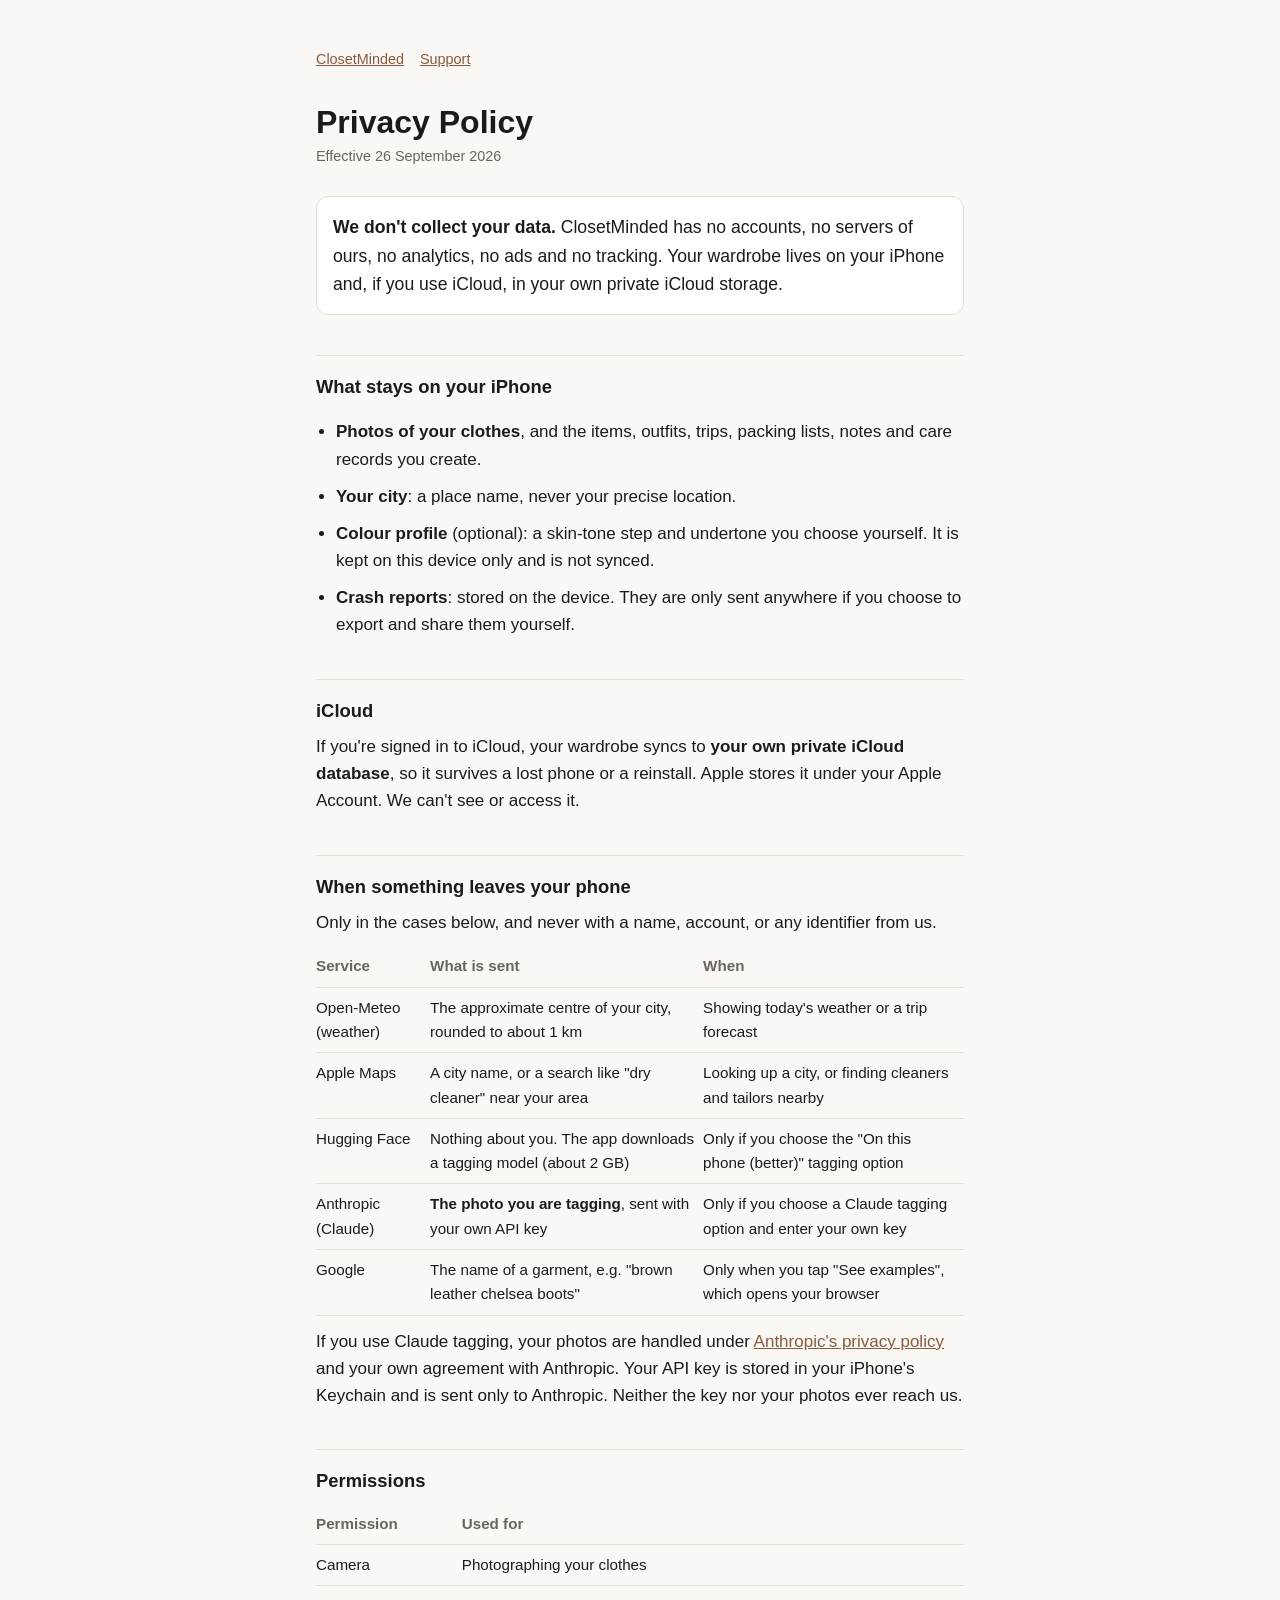
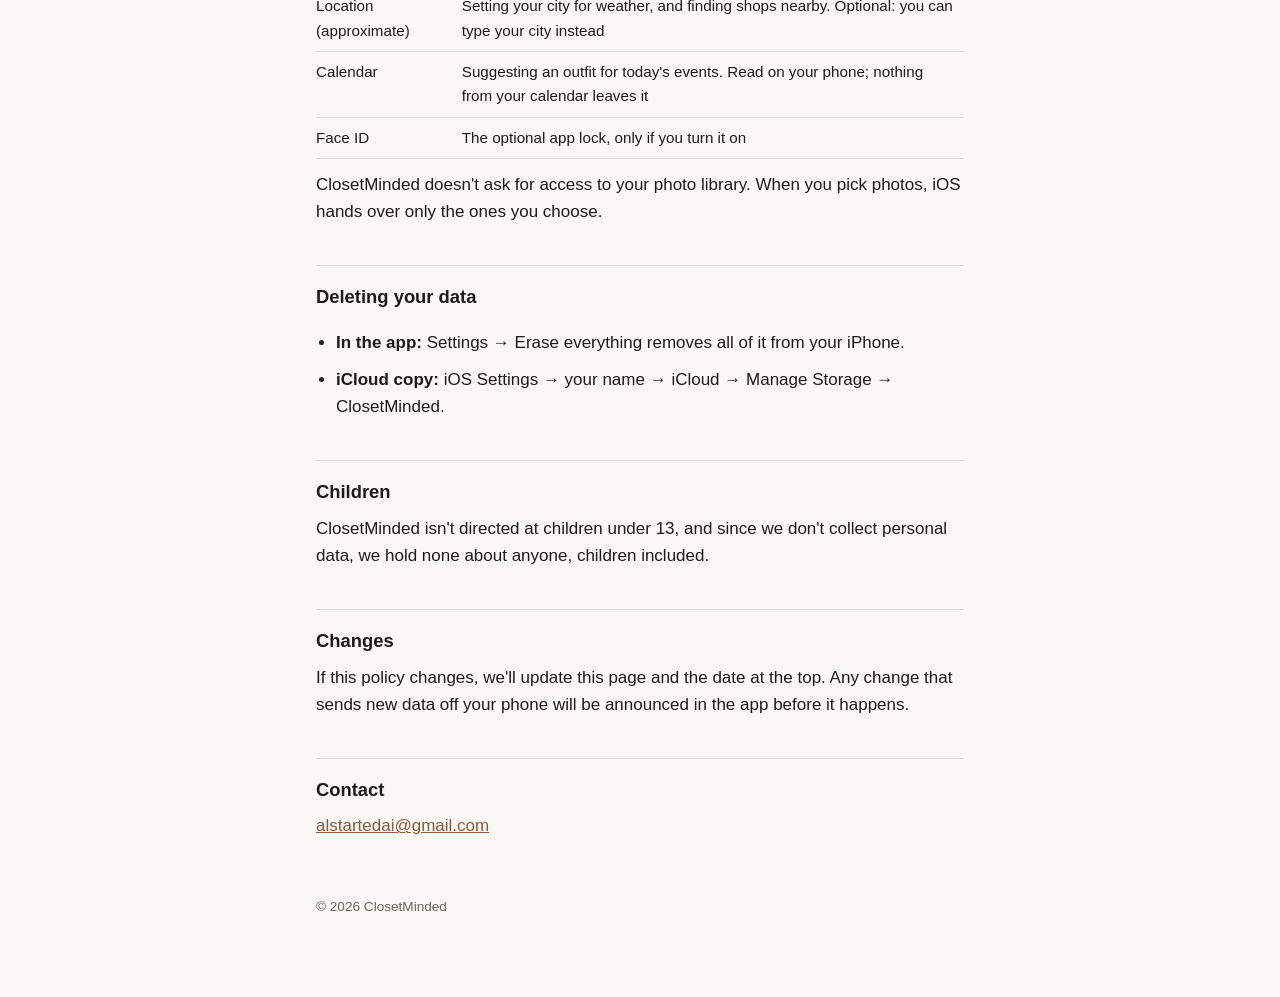
==== privacy.html @ dc3e7534 "Privacy policy and support pages for the App Store listing Co-Authored-By: Claude Opus 5.5 <noreply@" ====
<!doctype html>
<html lang="en">
<head>
<meta charset="utf-8">
<meta name="viewport" content="width=device-width, initial-scale=1">
<title>ClosetMinded Privacy Policy</title>
<link rel="stylesheet" href="style.css">
</head>
<body>
<main>
<nav><a href="index.html">ClosetMinded</a><a href="support.html">Support</a></nav>

<h1>Privacy Policy</h1>
<p class="meta">Effective 26 September 2026</p>

<p class="lead"><strong>We don't collect your data.</strong> ClosetMinded has no accounts, no servers of ours, no analytics, no ads and no tracking. Your wardrobe lives on your iPhone and, if you use iCloud, in your own private iCloud storage.</p>

<h2>What stays on your iPhone</h2>
<ul>
  <li><strong>Photos of your clothes</strong>, and the items, outfits, trips, packing lists, notes and care records you create.</li>
  <li><strong>Your city</strong>: a place name, never your precise location.</li>
  <li><strong>Colour profile</strong> (optional): a skin-tone step and undertone you choose yourself. It is kept on this device only and is not synced.</li>
  <li><strong>Crash reports</strong>: stored on the device. They are only sent anywhere if you choose to export and share them yourself.</li>
</ul>

<h2>iCloud</h2>
<p>If you're signed in to iCloud, your wardrobe syncs to <strong>your own private iCloud database</strong>, so it survives a lost phone or a reinstall. Apple stores it under your Apple Account. We can't see or access it.</p>

<h2>When something leaves your phone</h2>
<p>Only in the cases below, and never with a name, account, or any identifier from us.</p>
<table>
  <tr><th>Service</th><th>What is sent</th><th>When</th></tr>
  <tr><td>Open-Meteo (weather)</td><td>The approximate centre of your city, rounded to about 1 km</td><td>Showing today's weather or a trip forecast</td></tr>
  <tr><td>Apple Maps</td><td>A city name, or a search like "dry cleaner" near your area</td><td>Looking up a city, or finding cleaners and tailors nearby</td></tr>
  <tr><td>Hugging Face</td><td>Nothing about you. The app downloads a tagging model (about 2 GB)</td><td>Only if you choose the "On this phone (better)" tagging option</td></tr>
  <tr><td>Anthropic (Claude)</td><td><strong>The photo you are tagging</strong>, sent with your own API key</td><td>Only if you choose a Claude tagging option and enter your own key</td></tr>
  <tr><td>Google</td><td>The name of a garment, e.g. "brown leather chelsea boots"</td><td>Only when you tap "See examples", which opens your browser</td></tr>
</table>
<p>If you use Claude tagging, your photos are handled under <a href="https://www.anthropic.com/legal/privacy">Anthropic's privacy policy</a> and your own agreement with Anthropic. Your API key is stored in your iPhone's Keychain and is sent only to Anthropic. Neither the key nor your photos ever reach us.</p>

<h2>Permissions</h2>
<table>
  <tr><th>Permission</th><th>Used for</th></tr>
  <tr><td>Camera</td><td>Photographing your clothes</td></tr>
  <tr><td>Location (approximate)</td><td>Setting your city for weather, and finding shops nearby. Optional: you can type your city instead</td></tr>
  <tr><td>Calendar</td><td>Suggesting an outfit for today's events. Read on your phone; nothing from your calendar leaves it</td></tr>
  <tr><td>Face ID</td><td>The optional app lock, only if you turn it on</td></tr>
</table>
<p>ClosetMinded doesn't ask for access to your photo library. When you pick photos, iOS hands over only the ones you choose.</p>

<h2>Deleting your data</h2>
<ul>
  <li><strong>In the app:</strong> Settings → Erase everything removes all of it from your iPhone.</li>
  <li><strong>iCloud copy:</strong> iOS Settings → your name → iCloud → Manage Storage → ClosetMinded.</li>
</ul>

<h2>Children</h2>
<p>ClosetMinded isn't directed at children under 13, and since we don't collect personal data, we hold none about anyone, children included.</p>

<h2>Changes</h2>
<p>If this policy changes, we'll update this page and the date at the top. Any change that sends new data off your phone will be announced in the app before it happens.</p>

<h2>Contact</h2>
<p><a href="mailto:alstartedai@gmail.com">alstartedai@gmail.com</a></p>

<footer>© 2026 ClosetMinded</footer>
</main>
</body>
</html>
---- style.css ----
:root {
  --bg: #faf8f5;
  --text: #1d1b19;
  --muted: #6b645c;
  --rule: #e4ded6;
  --accent: #8a5a3c;
  --card: #ffffff;
}
@media (prefers-color-scheme: dark) {
  :root {
    --bg: #161412;
    --text: #efebe6;
    --muted: #a39b91;
    --rule: #2f2b27;
    --accent: #d39a74;
    --card: #1f1c19;
  }
}
* { box-sizing: border-box; }
body {
  margin: 0;
  background: var(--bg);
  color: var(--text);
  font: 17px/1.6 -apple-system, BlinkMacSystemFont, "SF Pro Text", "Helvetica Neue", sans-serif;
}
main { max-width: 680px; margin: 0 auto; padding: 48px 16px 80px; }
h1 { font-size: 2rem; line-height: 1.2; margin: 0 0 4px; }
h2 { font-size: 1.15rem; margin: 40px 0 8px; padding-top: 16px; border-top: 1px solid var(--rule); }
p, li { margin: 0 0 10px; }
ul { padding-left: 20px; }
.meta { color: var(--muted); font-size: 0.9rem; margin-bottom: 28px; }
.lead { font-size: 1.1rem; padding: 16px; background: var(--card); border: 1px solid var(--rule); border-radius: 12px; }
table { width: 100%; border-collapse: collapse; font-size: 0.95rem; margin: 8px 0 12px; }
th, td { text-align: left; vertical-align: top; padding: 8px 8px 8px 0; border-bottom: 1px solid var(--rule); }
th { color: var(--muted); font-weight: 600; }
a { color: var(--accent); }
nav { font-size: 0.9rem; margin-bottom: 32px; }
nav a { margin-right: 16px; }
footer { color: var(--muted); font-size: 0.85rem; margin-top: 56px; }
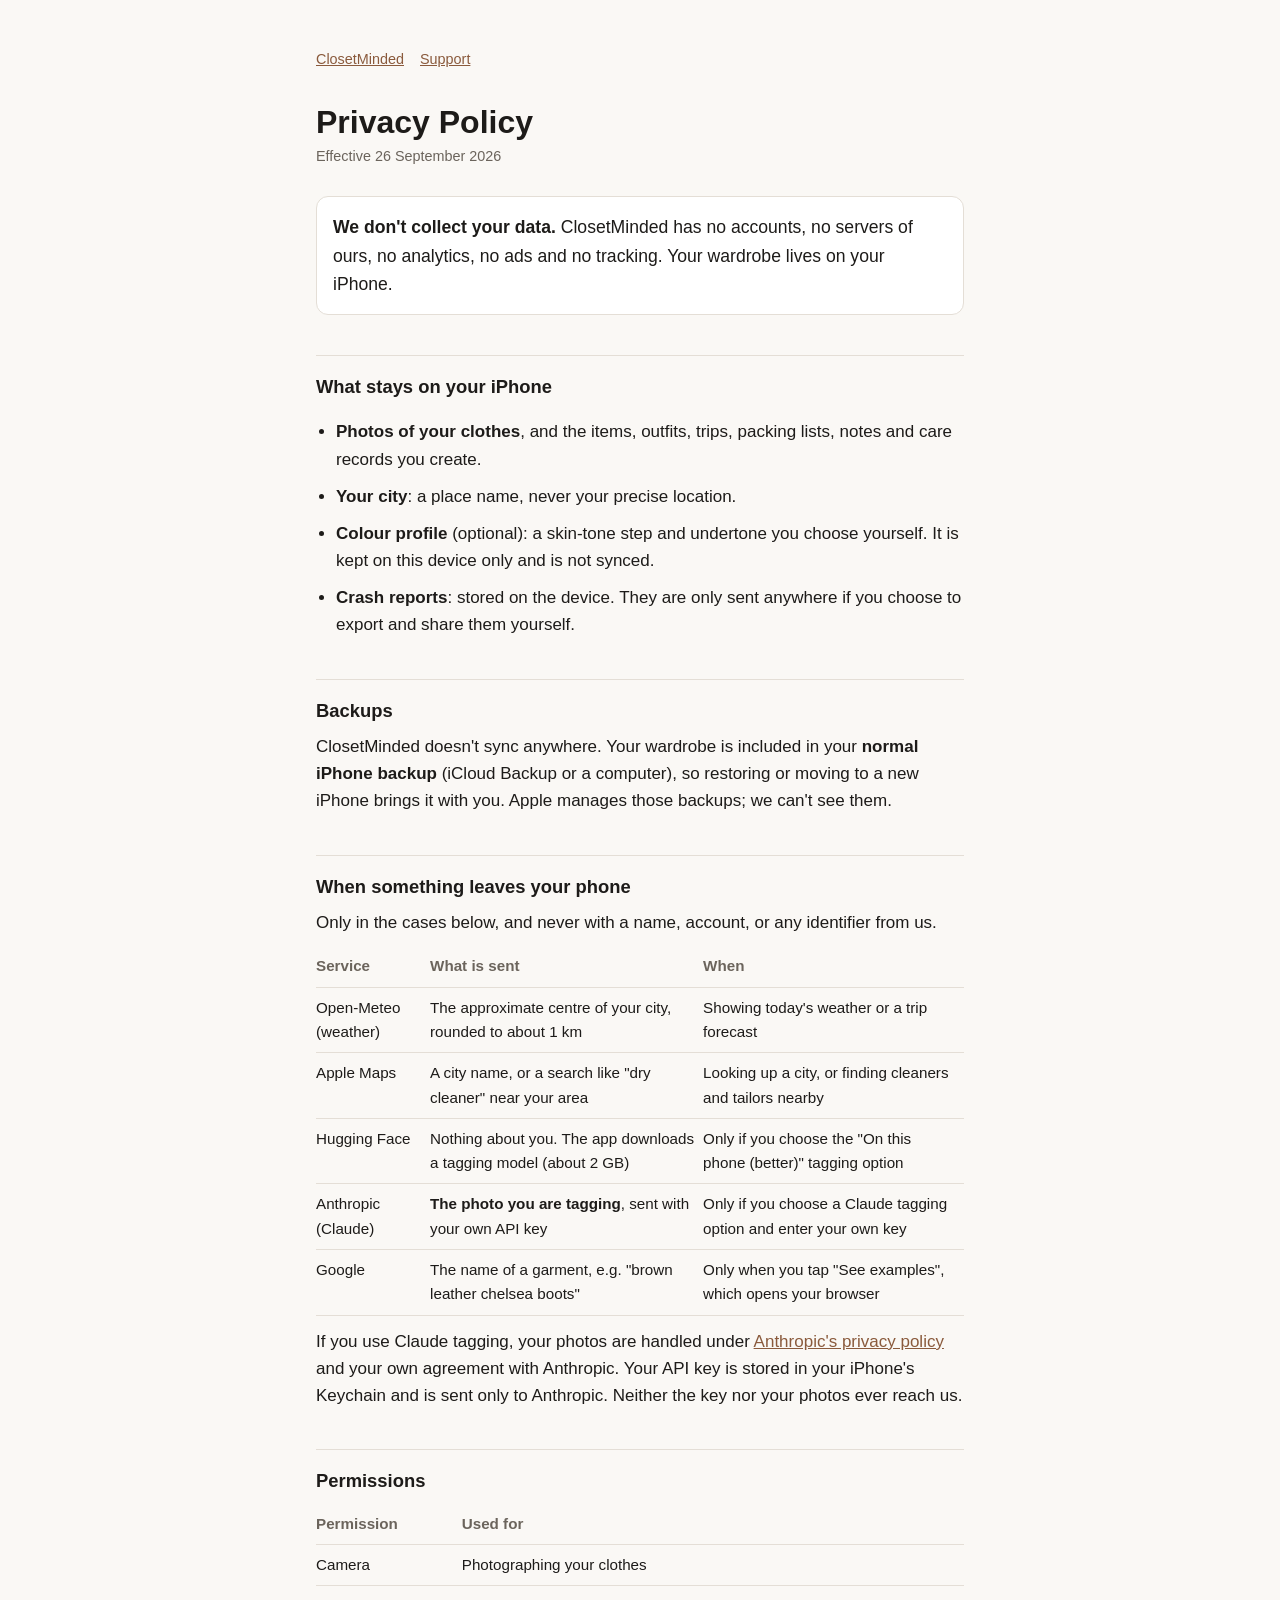
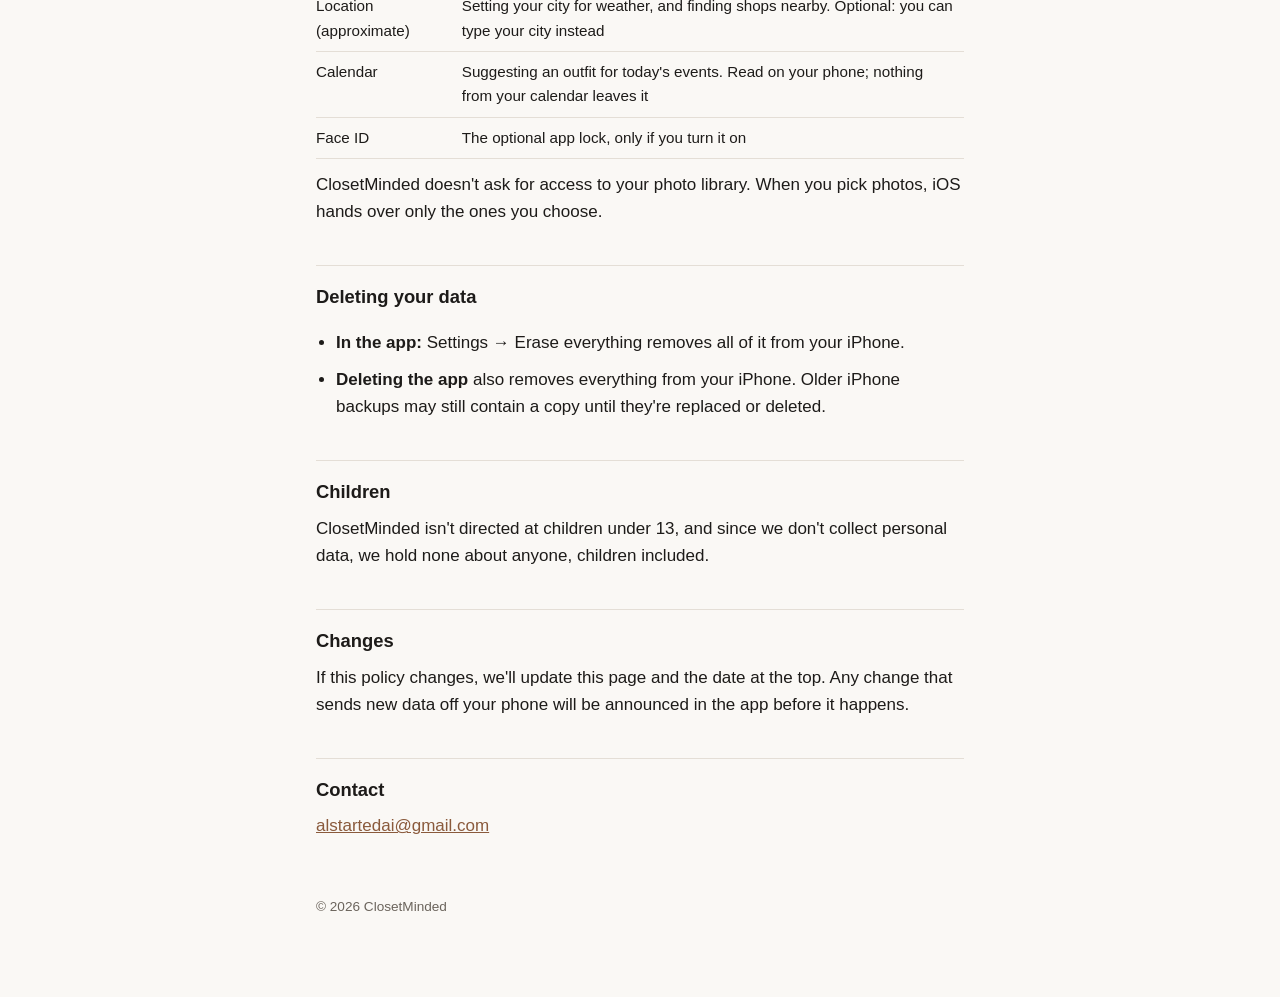
==== commit b315ba48: "No iCloud sync: wardrobe travels in the ordinary iPhone backup Co-Authored-By: Claude Opus 5.5 <nore" ====
--- a/privacy.html
+++ b/privacy.html
@@ -13,7 +13,7 @@
 <h1>Privacy Policy</h1>
 <p class="meta">Effective 26 September 2026</p>
 
-<p class="lead"><strong>We don't collect your data.</strong> ClosetMinded has no accounts, no servers of ours, no analytics, no ads and no tracking. Your wardrobe lives on your iPhone and, if you use iCloud, in your own private iCloud storage.</p>
+<p class="lead"><strong>We don't collect your data.</strong> ClosetMinded has no accounts, no servers of ours, no analytics, no ads and no tracking. Your wardrobe lives on your iPhone.</p>
 
 <h2>What stays on your iPhone</h2>
 <ul>
@@ -23,8 +23,8 @@
   <li><strong>Crash reports</strong>: stored on the device. They are only sent anywhere if you choose to export and share them yourself.</li>
 </ul>
 
-<h2>iCloud</h2>
-<p>If you're signed in to iCloud, your wardrobe syncs to <strong>your own private iCloud database</strong>, so it survives a lost phone or a reinstall. Apple stores it under your Apple Account. We can't see or access it.</p>
+<h2>Backups</h2>
+<p>ClosetMinded doesn't sync anywhere. Your wardrobe is included in your <strong>normal iPhone backup</strong> (iCloud Backup or a computer), so restoring or moving to a new iPhone brings it with you. Apple manages those backups; we can't see them.</p>
 
 <h2>When something leaves your phone</h2>
 <p>Only in the cases below, and never with a name, account, or any identifier from us.</p>
@@ -51,7 +51,7 @@
 <h2>Deleting your data</h2>
 <ul>
   <li><strong>In the app:</strong> Settings → Erase everything removes all of it from your iPhone.</li>
-  <li><strong>iCloud copy:</strong> iOS Settings → your name → iCloud → Manage Storage → ClosetMinded.</li>
+  <li><strong>Deleting the app</strong> also removes everything from your iPhone. Older iPhone backups may still contain a copy until they're replaced or deleted.</li>
 </ul>
 
 <h2>Children</h2>
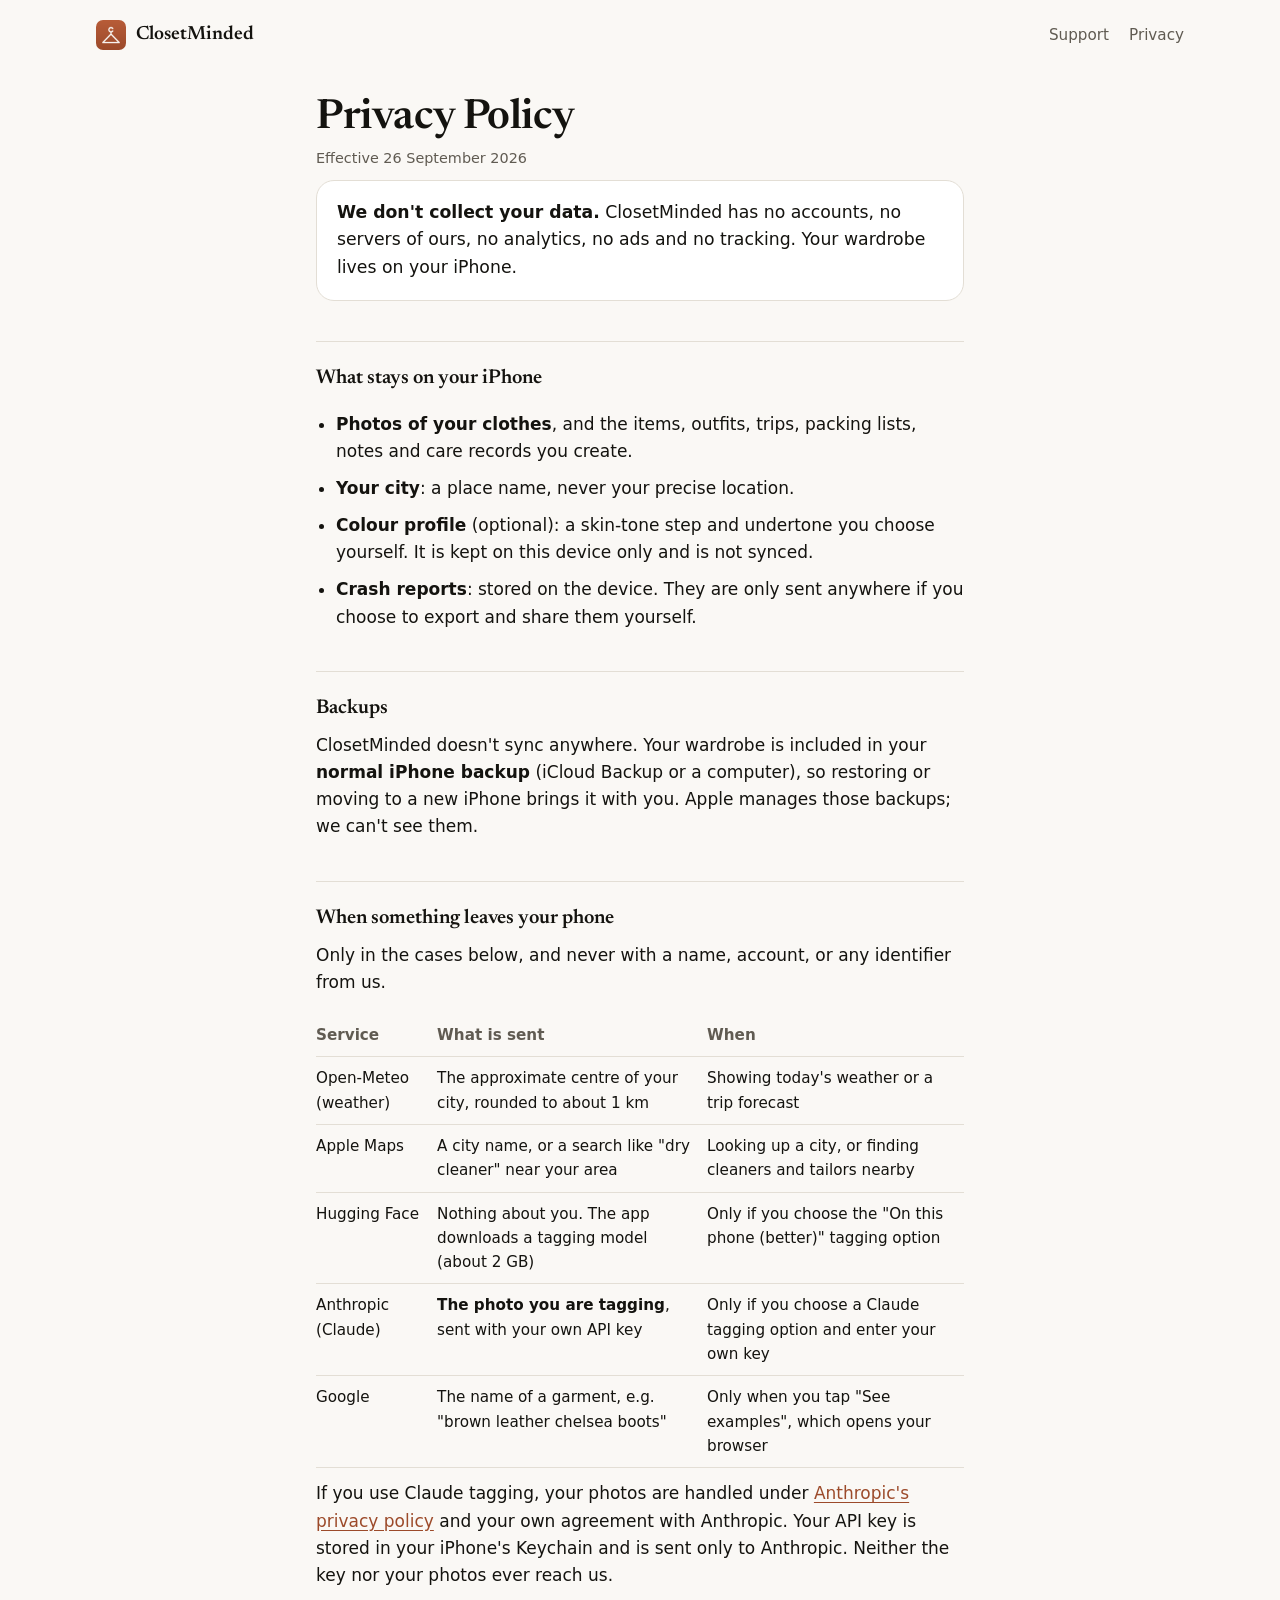
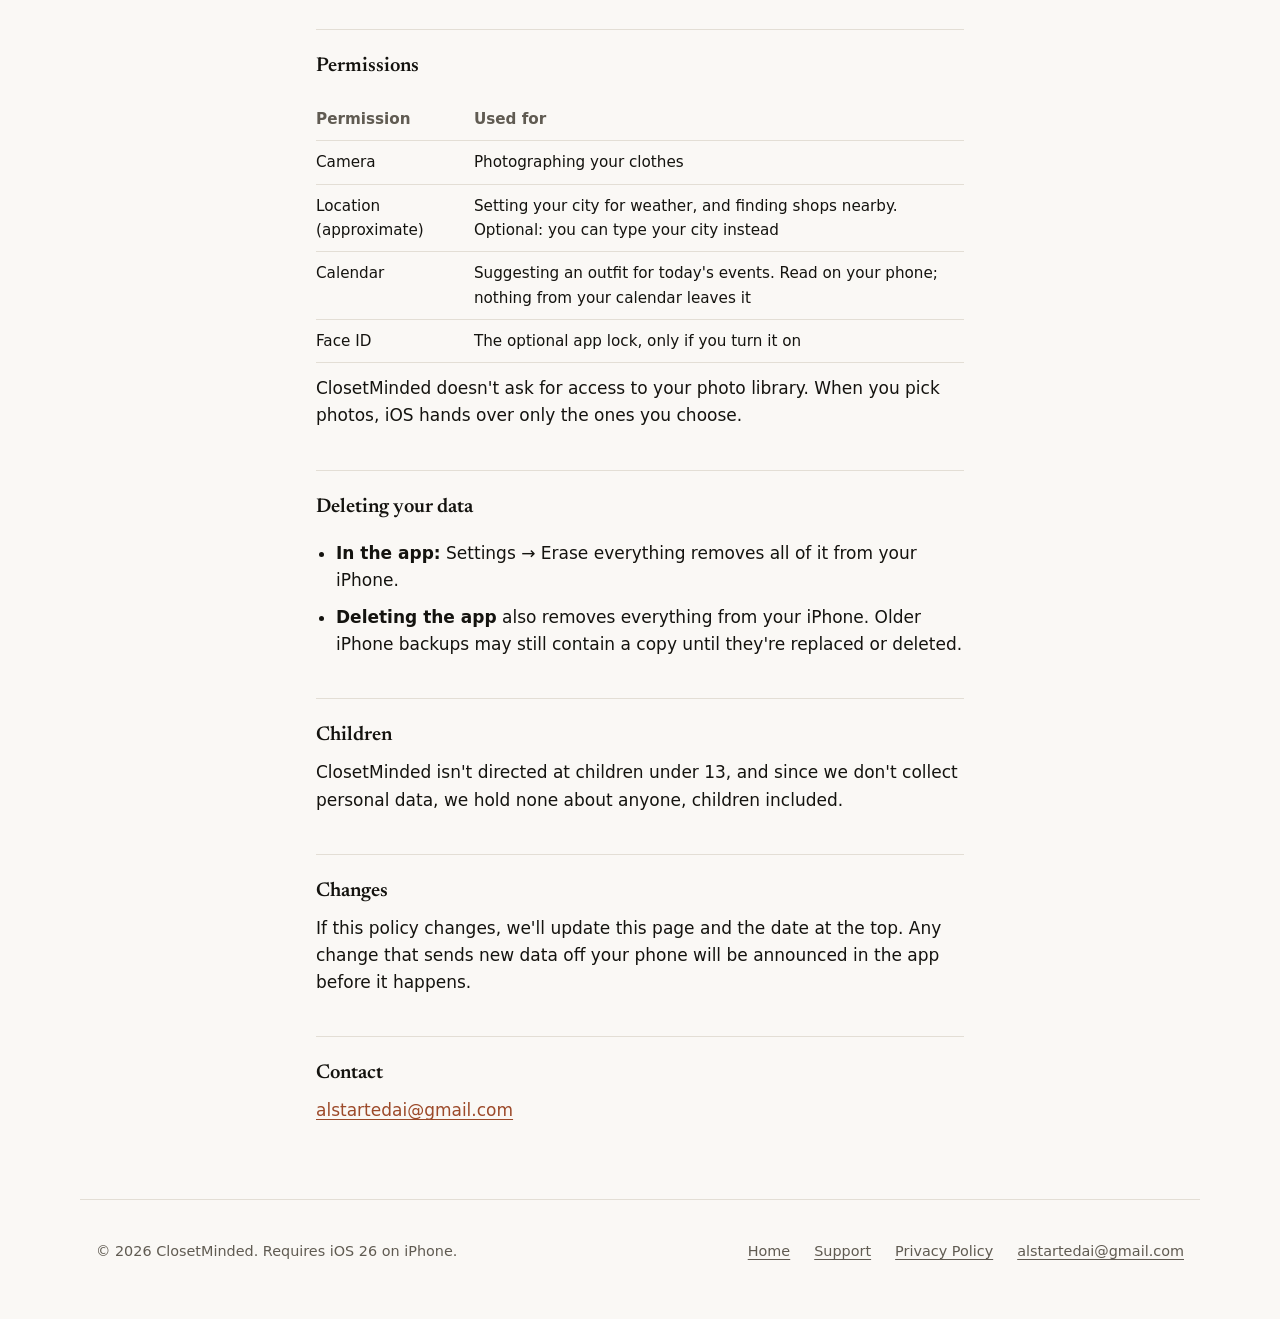
==== commit b906656e: "A homepage: the app's screens on its own hanger Co-Authored-By: Claude Opus 5.5 <noreply@anthropic.c" ====
--- a/privacy.html
+++ b/privacy.html
@@ -4,11 +4,22 @@
 <meta charset="utf-8">
 <meta name="viewport" content="width=device-width, initial-scale=1">
 <title>ClosetMinded Privacy Policy</title>
+<link rel="icon" type="image/png" sizes="32x32" href="img/icon-32.png">
+<link rel="apple-touch-icon" href="img/icon-180.png">
+<link rel="preconnect" href="https://fonts.googleapis.com">
+<link rel="preconnect" href="https://fonts.gstatic.com" crossorigin>
+<link rel="stylesheet" href="https://fonts.googleapis.com/css2?family=Newsreader:opsz,wght@6..72,600&display=swap">
 <link rel="stylesheet" href="style.css">
 </head>
 <body>
-<main>
-<nav><a href="index.html">ClosetMinded</a><a href="support.html">Support</a></nav>
+<header class="site-header">
+  <a class="wordmark" href="./"><img src="img/icon-180.png" alt="">ClosetMinded</a>
+  <nav aria-label="Site">
+    <a href="support.html">Support</a>
+    <a href="privacy.html">Privacy</a>
+  </nav>
+</header>
+<main class="doc">
 
 <h1>Privacy Policy</h1>
 <p class="meta">Effective 26 September 2026</p>
@@ -28,24 +39,24 @@
 
 <h2>When something leaves your phone</h2>
 <p>Only in the cases below, and never with a name, account, or any identifier from us.</p>
-<table>
+<div class="table-scroll"><table>
   <tr><th>Service</th><th>What is sent</th><th>When</th></tr>
   <tr><td>Open-Meteo (weather)</td><td>The approximate centre of your city, rounded to about 1 km</td><td>Showing today's weather or a trip forecast</td></tr>
   <tr><td>Apple Maps</td><td>A city name, or a search like "dry cleaner" near your area</td><td>Looking up a city, or finding cleaners and tailors nearby</td></tr>
   <tr><td>Hugging Face</td><td>Nothing about you. The app downloads a tagging model (about 2 GB)</td><td>Only if you choose the "On this phone (better)" tagging option</td></tr>
   <tr><td>Anthropic (Claude)</td><td><strong>The photo you are tagging</strong>, sent with your own API key</td><td>Only if you choose a Claude tagging option and enter your own key</td></tr>
   <tr><td>Google</td><td>The name of a garment, e.g. "brown leather chelsea boots"</td><td>Only when you tap "See examples", which opens your browser</td></tr>
-</table>
+</table></div>
 <p>If you use Claude tagging, your photos are handled under <a href="https://www.anthropic.com/legal/privacy">Anthropic's privacy policy</a> and your own agreement with Anthropic. Your API key is stored in your iPhone's Keychain and is sent only to Anthropic. Neither the key nor your photos ever reach us.</p>
 
 <h2>Permissions</h2>
-<table>
+<div class="table-scroll"><table>
   <tr><th>Permission</th><th>Used for</th></tr>
   <tr><td>Camera</td><td>Photographing your clothes</td></tr>
   <tr><td>Location (approximate)</td><td>Setting your city for weather, and finding shops nearby. Optional: you can type your city instead</td></tr>
   <tr><td>Calendar</td><td>Suggesting an outfit for today's events. Read on your phone; nothing from your calendar leaves it</td></tr>
   <tr><td>Face ID</td><td>The optional app lock, only if you turn it on</td></tr>
-</table>
+</table></div>
 <p>ClosetMinded doesn't ask for access to your photo library. When you pick photos, iOS hands over only the ones you choose.</p>
 
 <h2>Deleting your data</h2>
@@ -63,7 +74,15 @@
 <h2>Contact</h2>
 <p><a href="mailto:alstartedai@gmail.com">alstartedai@gmail.com</a></p>
 
-<footer>© 2026 ClosetMinded</footer>
 </main>
+<footer class="site-footer">
+  <span>© 2026 ClosetMinded. Requires iOS 26 on iPhone.</span>
+  <ul>
+    <li><a href="./">Home</a></li>
+    <li><a href="support.html">Support</a></li>
+    <li><a href="privacy.html">Privacy Policy</a></li>
+    <li><a href="mailto:alstartedai@gmail.com">alstartedai@gmail.com</a></li>
+  </ul>
+</footer>
 </body>
 </html>
--- a/style.css
+++ b/style.css
@@ -1,39 +1,300 @@
+/* ClosetMinded site. Tokens mirror CMDesignSystem/Tokens/CMColor.swift. */
+
 :root {
   --bg: #faf8f5;
-  --text: #1d1b19;
-  --muted: #6b645c;
-  --rule: #e4ded6;
-  --accent: #8a5a3c;
-  --card: #ffffff;
-}
+  --surface: #ffffff;
+  --sunken: #f2efea;
+  --canvas: #f4f1ec;
+  --ink: #14130f;
+  --ink-2: #605b52;
+  --ink-3: #8f887d;
+  --rule: #e3ded5;
+  --border: #d5cec3;
+  --accent: #9c4a2a;
+  --accent-subtle: #f5e7df;
+  --on-accent: #ffffff;
+  --bezel: #14130f;
+
+  --serif: ui-serif, "New York", "Newsreader", Georgia, serif;
+  --sans: -apple-system, BlinkMacSystemFont, "SF Pro Text", system-ui, "Segoe UI", Roboto, sans-serif;
+
+  --gutter: 16px;
+  --measure: 62ch;
+}
+
 @media (prefers-color-scheme: dark) {
-  :root {
-    --bg: #161412;
-    --text: #efebe6;
-    --muted: #a39b91;
-    --rule: #2f2b27;
-    --accent: #d39a74;
-    --card: #1f1c19;
+  :root:not([data-theme="light"]) {
+    --bg: #121110;
+    --surface: #1c1a19;
+    --sunken: #0c0b0b;
+    --canvas: #201e1d;
+    --ink: #f7f5f1;
+    --ink-2: #aca69c;
+    --ink-3: #77716a;
+    --rule: #322e2c;
+    --border: #413c39;
+    --accent: #e0855c;
+    --accent-subtle: #3a241a;
+    --on-accent: #1f0f08;
+    --bezel: #000000;
   }
 }
+
 * { box-sizing: border-box; }
+html { -webkit-text-size-adjust: 100%; }
 body {
   margin: 0;
   background: var(--bg);
-  color: var(--text);
-  font: 17px/1.6 -apple-system, BlinkMacSystemFont, "SF Pro Text", "Helvetica Neue", sans-serif;
-}
-main { max-width: 680px; margin: 0 auto; padding: 48px 16px 80px; }
-h1 { font-size: 2rem; line-height: 1.2; margin: 0 0 4px; }
-h2 { font-size: 1.15rem; margin: 40px 0 8px; padding-top: 16px; border-top: 1px solid var(--rule); }
-p, li { margin: 0 0 10px; }
-ul { padding-left: 20px; }
-.meta { color: var(--muted); font-size: 0.9rem; margin-bottom: 28px; }
-.lead { font-size: 1.1rem; padding: 16px; background: var(--card); border: 1px solid var(--rule); border-radius: 12px; }
-table { width: 100%; border-collapse: collapse; font-size: 0.95rem; margin: 8px 0 12px; }
-th, td { text-align: left; vertical-align: top; padding: 8px 8px 8px 0; border-bottom: 1px solid var(--rule); }
-th { color: var(--muted); font-weight: 600; }
-a { color: var(--accent); }
-nav { font-size: 0.9rem; margin-bottom: 32px; }
-nav a { margin-right: 16px; }
-footer { color: var(--muted); font-size: 0.85rem; margin-top: 56px; }
+  color: var(--ink);
+  font: 17px/1.6 var(--sans);
+  -webkit-font-smoothing: antialiased;
+}
+img { display: block; max-width: 100%; height: auto; }
+a { color: var(--accent); text-underline-offset: 0.18em; }
+a:focus-visible, button:focus-visible {
+  outline: 2px solid var(--accent);
+  outline-offset: 3px;
+  border-radius: 4px;
+}
+h1, h2, h3 { font-family: var(--serif); font-weight: 600; color: var(--ink); }
+
+/* ---------- Site header and footer, shared by every page ---------- */
+
+.site-header {
+  max-width: 1120px;
+  margin: 0 auto;
+  padding: 20px var(--gutter);
+  display: flex;
+  align-items: center;
+  justify-content: space-between;
+  gap: 16px;
+}
+.wordmark {
+  display: inline-flex;
+  align-items: center;
+  gap: 10px;
+  font-family: var(--serif);
+  font-weight: 600;
+  font-size: 1.2rem;
+  color: var(--ink);
+  text-decoration: none;
+}
+.wordmark img { width: 30px; height: 30px; border-radius: 7px; }
+.site-header nav { display: flex; gap: 20px; font-size: 0.95rem; }
+.site-header nav a { color: var(--ink-2); text-decoration: none; }
+.site-header nav a:hover { color: var(--ink); }
+
+.site-footer {
+  max-width: 1120px;
+  margin: 0 auto;
+  padding: 40px var(--gutter) 56px;
+  border-top: 1px solid var(--rule);
+  display: flex;
+  flex-wrap: wrap;
+  justify-content: space-between;
+  gap: 12px 32px;
+  color: var(--ink-2);
+  font-size: 0.9rem;
+}
+.site-footer ul { list-style: none; margin: 0; padding: 0; display: flex; flex-wrap: wrap; gap: 8px 24px; }
+.site-footer a { color: var(--ink-2); }
+
+/* ---------- Document pages: privacy, support ---------- */
+
+.doc { max-width: 680px; margin: 0 auto; padding: 24px var(--gutter) 64px; }
+.doc h1 { font-size: clamp(2rem, 5vw, 2.6rem); line-height: 1.15; margin: 0 0 4px; letter-spacing: -0.01em; }
+.doc h2 { font-size: 1.25rem; margin: 40px 0 8px; padding-top: 20px; border-top: 1px solid var(--rule); }
+.doc p, .doc li { margin: 0 0 10px; }
+.doc ul { padding-left: 20px; }
+.meta { color: var(--ink-2); font-size: 0.9rem; margin-bottom: 28px; }
+.lead { font-size: 1.08rem; padding: 18px 20px; background: var(--surface); border: 1px solid var(--rule); border-radius: 18px; }
+.doc table { width: 100%; border-collapse: collapse; font-size: 0.95rem; margin: 8px 0 12px; }
+.doc th, .doc td { text-align: left; vertical-align: top; padding: 9px 10px 9px 0; border-bottom: 1px solid var(--rule); }
+.doc th { color: var(--ink-2); font-weight: 600; }
+.table-scroll { overflow-x: auto; }
+
+/* ---------- Home ---------- */
+
+.hero {
+  max-width: 1120px;
+  margin: 0 auto;
+  padding: 40px var(--gutter) 0;
+  display: grid;
+  grid-template-columns: minmax(0, 1.1fr) minmax(0, 0.9fr);
+  gap: 48px;
+  align-items: end;
+}
+.hero-copy { padding-bottom: 96px; }
+.hero h1 {
+  font-size: clamp(2.7rem, 6.4vw, 5rem);
+  line-height: 1.02;
+  letter-spacing: -0.025em;
+  margin: 0 0 24px;
+  max-width: 12ch;
+}
+.hero-sub {
+  font-size: clamp(1.08rem, 1.6vw, 1.25rem);
+  line-height: 1.55;
+  color: var(--ink-2);
+  max-width: 34em;
+  margin: 0 0 32px;
+}
+.hero-actions { display: flex; flex-wrap: wrap; align-items: center; gap: 12px 20px; }
+.button {
+  display: inline-flex;
+  align-items: center;
+  min-height: 50px;
+  padding: 0 26px;
+  border-radius: 999px;
+  background: var(--accent);
+  color: var(--on-accent);
+  font-weight: 600;
+  text-decoration: none;
+}
+.button:hover { filter: brightness(1.06); }
+.availability { margin: 18px 0 0; color: var(--ink-2); font-size: 0.95rem; }
+
+.hero-phone {
+  justify-self: center;
+  width: min(100%, 400px);
+  background: var(--bezel);
+  padding: 12px 12px 0;
+  border-radius: 58px 58px 0 0;
+  box-shadow: 0 30px 80px -30px rgba(80, 40, 20, 0.35);
+}
+.hero-phone img { border-radius: 46px 46px 0 0; }
+
+.band { border-top: 1px solid var(--rule); }
+
+/* The rail: the app's screens on the hanger from its icon. */
+.rail-section { padding: 88px 0 72px; background: var(--canvas); border-top: 1px solid var(--rule); }
+.section-head { max-width: 1120px; margin: 0 auto; padding: 0 var(--gutter); }
+.section-head h2 { font-size: clamp(1.9rem, 3.6vw, 2.75rem); line-height: 1.1; letter-spacing: -0.015em; margin: 0 0 12px; }
+.section-head p { color: var(--ink-2); max-width: var(--measure); margin: 0; font-size: 1.08rem; }
+
+.rail {
+  --w: 236px;
+  --gap: 40px;
+  --bar: color-mix(in srgb, var(--ink-3) 60%, transparent);
+  position: relative;
+  list-style: none;
+  margin: 48px auto 0;
+  padding: 0 var(--gutter) 8px;
+  display: flex;
+  gap: var(--gap);
+  justify-content: center;
+  overflow-x: auto;
+  scroll-snap-type: x mandatory;
+  scrollbar-width: none;
+  /* The bar. A background rather than a child so the hangers can swing without
+     tilting it; `local` makes it run the full scrolled width on narrow screens. */
+  background: linear-gradient(var(--bar), var(--bar)) no-repeat;
+  background-size: 100% 5px;
+  background-position: 0 calc(var(--w) * 0.058);
+  background-attachment: local;
+}
+.rail::-webkit-scrollbar { display: none; }
+.rail-item {
+  position: relative;
+  flex: 0 0 var(--w);
+  scroll-snap-align: center;
+  transform-origin: 50% calc(var(--w) * 0.075);
+}
+.hanger { position: relative; display: block; width: 100%; height: auto; color: var(--ink-2); }
+.rail-phone {
+  width: 88%;
+  margin: -6px auto 0;
+  background: var(--bezel);
+  padding: 7px;
+  border-radius: 34px;
+  box-shadow: 0 18px 40px -22px rgba(60, 30, 15, 0.45);
+}
+.rail-phone img { border-radius: 28px; }
+.rail-item h3 { font-size: 1.3rem; margin: 22px 0 6px; }
+.rail-item p { margin: 0; color: var(--ink-2); font-size: 0.97rem; line-height: 1.5; }
+
+@media (prefers-reduced-motion: no-preference) {
+  .rail-item { animation: settle 1.9s cubic-bezier(.3, .7, .3, 1) both; }
+  .rail-item:nth-child(2) { animation-delay: .09s; }
+  .rail-item:nth-child(3) { animation-delay: .18s; }
+  .rail-item:nth-child(4) { animation-delay: .27s; }
+  @keyframes settle {
+    0%   { transform: rotate(4.5deg); }
+    30%  { transform: rotate(-2.6deg); }
+    55%  { transform: rotate(1.3deg); }
+    78%  { transform: rotate(-0.5deg); }
+    100% { transform: rotate(0); }
+  }
+}
+
+/* Benefits */
+.benefits { max-width: 1120px; margin: 0 auto; padding: 96px var(--gutter) 80px; }
+.benefit-grid {
+  display: grid;
+  grid-template-columns: repeat(3, minmax(0, 1fr));
+  gap: 48px;
+  margin-top: 48px;
+}
+.benefit h3 { font-size: 1.45rem; line-height: 1.2; margin: 0 0 14px; }
+.benefit ul { list-style: none; margin: 0; padding: 0; }
+.benefit li { padding: 12px 0; border-top: 1px solid var(--rule); color: var(--ink-2); line-height: 1.5; }
+.benefit li strong { color: var(--ink); font-weight: 600; }
+.also { margin: 48px 0 0; color: var(--ink-2); max-width: var(--measure); }
+
+/* Privacy */
+.privacy-band { background: var(--accent-subtle); }
+.privacy-inner {
+  max-width: 1120px;
+  margin: 0 auto;
+  padding: 88px var(--gutter);
+  display: grid;
+  grid-template-columns: minmax(0, 0.9fr) minmax(0, 1.1fr);
+  gap: 56px;
+}
+.privacy-inner h2 { font-size: clamp(1.9rem, 3.6vw, 2.75rem); line-height: 1.1; letter-spacing: -0.015em; margin: 0 0 16px; }
+.privacy-inner > div > p { color: var(--ink-2); margin: 0 0 20px; }
+.facts { list-style: none; margin: 0 0 24px; padding: 0; }
+.facts li { padding: 8px 0 8px 28px; position: relative; }
+.facts li::before {
+  content: "";
+  position: absolute;
+  left: 2px;
+  top: 0.95em;
+  width: 12px;
+  height: 7px;
+  border-left: 2px solid var(--accent);
+  border-bottom: 2px solid var(--accent);
+  transform: translateY(-60%) rotate(-45deg);
+}
+.taggers { width: 100%; border-collapse: collapse; background: var(--surface); border-radius: 18px; overflow: hidden; font-size: 0.97rem; }
+.taggers caption { text-align: left; font-family: var(--serif); font-weight: 600; font-size: 1.3rem; padding: 0 0 12px; color: var(--ink); }
+.taggers th, .taggers td { text-align: left; vertical-align: top; padding: 14px 18px; border-bottom: 1px solid var(--rule); }
+.taggers tr:last-child th, .taggers tr:last-child td { border-bottom: 0; }
+.taggers th { font-weight: 600; white-space: nowrap; }
+.taggers td { color: var(--ink-2); }
+
+/* Closing */
+.closing { max-width: 1120px; margin: 0 auto; padding: 96px var(--gutter); text-align: center; }
+.closing h2 { font-size: clamp(2rem, 4.4vw, 3.2rem); line-height: 1.08; letter-spacing: -0.02em; margin: 0 auto 16px; max-width: 18ch; }
+.closing p { color: var(--ink-2); margin: 0 auto 28px; max-width: 40ch; }
+
+/* ---------- Narrow screens ---------- */
+
+@media (max-width: 1040px) {
+  .rail { justify-content: flex-start; }
+}
+@media (max-width: 860px) {
+  .hero { grid-template-columns: 1fr; gap: 40px; padding-top: 24px; }
+  .hero-copy { padding-bottom: 0; }
+  .hero-phone { width: min(86%, 360px); }
+  .benefit-grid { grid-template-columns: 1fr; gap: 40px; }
+  .privacy-inner { grid-template-columns: 1fr; gap: 40px; padding: 64px var(--gutter); }
+  .rail { --w: 210px; --gap: 28px; }
+}
+@media (max-width: 480px) {
+  .site-header nav { gap: 14px; }
+  .taggers tr { display: block; padding: 14px 16px; border-bottom: 1px solid var(--rule); }
+  .taggers tr:last-child { border-bottom: 0; }
+  .taggers th, .taggers td { display: block; padding: 0; border: 0; white-space: normal; }
+  .taggers th { margin-bottom: 4px; }
+}
